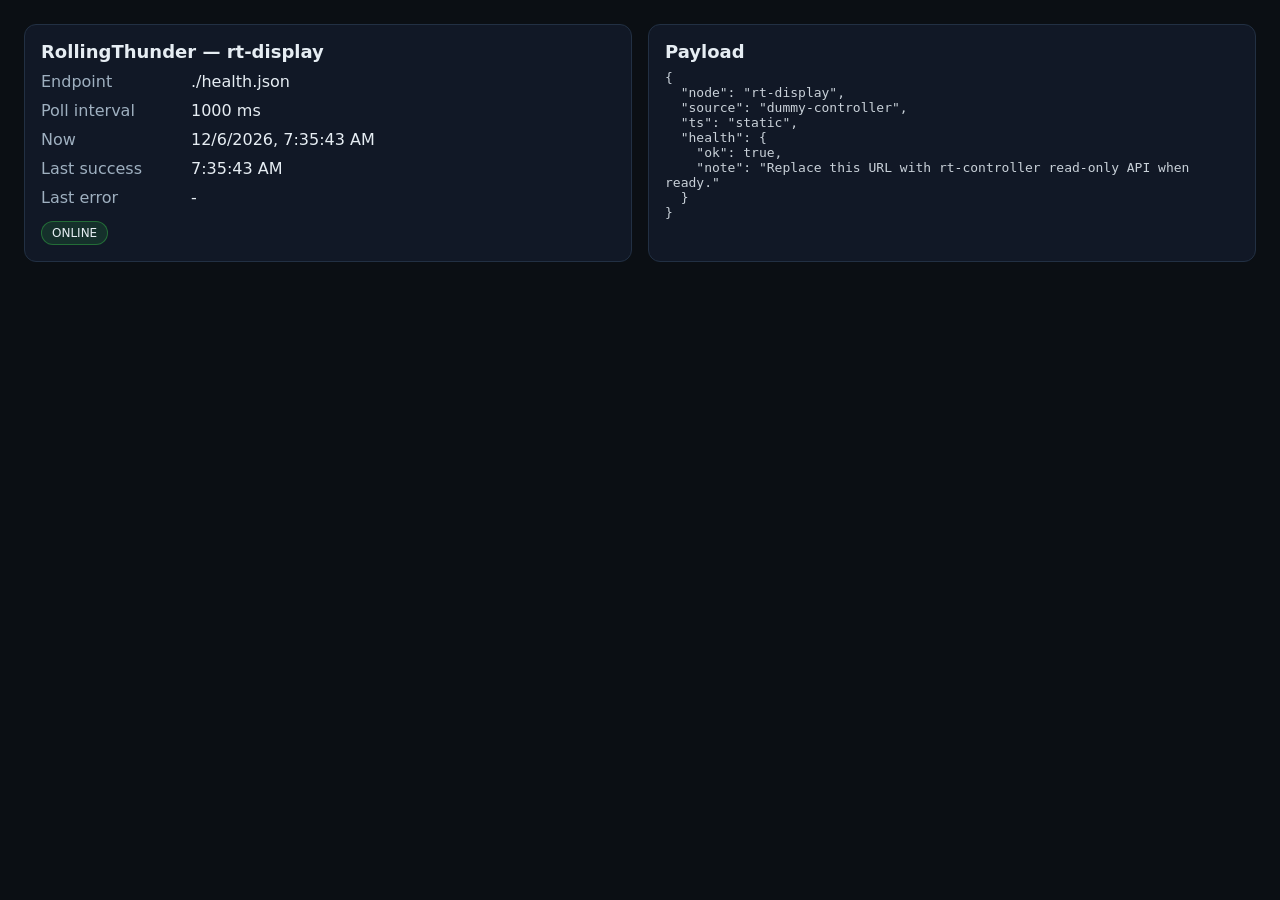
==== nodes/rt-display/ui/index.html @ fa2c959d "rt-display: add kiosk UI shell + ops templates" ====
<!doctype html>
<html lang="en">
<head>
  <meta charset="utf-8" />
  <meta name="viewport" content="width=device-width,initial-scale=1" />
  <title>RollingThunder — rt-display</title>
  <style>
    :root { font-family: system-ui, -apple-system, Segoe UI, Roboto, sans-serif; }
    body { margin: 0; background: #0b0f14; color: #e6edf3; }
    .wrap { padding: 24px; }
    .row { display: flex; gap: 16px; flex-wrap: wrap; }
    .card { background: #111826; border: 1px solid #223043; border-radius: 12px; padding: 16px; min-width: 280px; flex: 1; }
    .title { font-size: 18px; font-weight: 700; margin: 0 0 8px; }
    .muted { color: #9fb0c0; }
    .pill { display: inline-block; padding: 4px 10px; border-radius: 999px; font-size: 12px; border: 1px solid #223043; }
    .ok { background: rgba(46, 160, 67, 0.18); border-color: rgba(46, 160, 67, 0.55); }
    .bad { background: rgba(248, 81, 73, 0.18); border-color: rgba(248, 81, 73, 0.55); }
    pre { margin: 0; white-space: pre-wrap; word-break: break-word; color: #c9d1d9; }
    .kv { display: grid; grid-template-columns: 140px 1fr; gap: 6px 10px; }
    .kv div { padding: 2px 0; }
  </style>
</head>
<body>
  <div class="wrap">
    <div class="row">
      <div class="card">
        <p class="title">RollingThunder — rt-display</p>
        <div class="kv">
          <div class="muted">Endpoint</div><div id="endpoint"></div>
          <div class="muted">Poll interval</div><div id="interval"></div>
          <div class="muted">Now</div><div id="now"></div>
          <div class="muted">Last success</div><div id="lastOk"></div>
          <div class="muted">Last error</div><div id="lastErr"></div>
        </div>
        <div style="margin-top:12px;">
          <span id="status" class="pill bad">BOOTING</span>
        </div>
      </div>

      <div class="card">
        <p class="title">Payload</p>
        <pre id="payload">{}</pre>
      </div>
    </div>
  </div>

<script>
(function () {
  const params = new URLSearchParams(location.search);
  const url = params.get("url") || "./health.json";
  const pollMs = Math.max(250, Number(params.get("ms") || 1000));

  const el = {
    endpoint: document.getElementById("endpoint"),
    interval: document.getElementById("interval"),
    now: document.getElementById("now"),
    lastOk: document.getElementById("lastOk"),
    lastErr: document.getElementById("lastErr"),
    status: document.getElementById("status"),
    payload: document.getElementById("payload"),
  };

  el.endpoint.textContent = url;
  el.interval.textContent = `${pollMs} ms`;

  let lastOk = "-";
  let lastErr = "-";

  function setStatus(ok, label) {
    el.status.textContent = label;
    el.status.classList.toggle("ok", ok);
    el.status.classList.toggle("bad", !ok);
  }

  async function fetchWithTimeout(resource, timeoutMs) {
    const controller = new AbortController();
    const t = setTimeout(() => controller.abort(), timeoutMs);
    try {
      const resp = await fetch(resource, { signal: controller.signal, cache: "no-store" });
      return resp;
    } finally {
      clearTimeout(t);
    }
  }

  async function tick() {
    el.now.textContent = new Date().toLocaleString();

    try {
      const resp = await fetchWithTimeout(url, Math.min(1500, pollMs));
      if (!resp.ok) throw new Error(`HTTP ${resp.status}`);
      const data = await resp.json();

      lastOk = new Date().toLocaleTimeString();
      el.lastOk.textContent = lastOk;
      el.lastErr.textContent = lastErr;

      el.payload.textContent = JSON.stringify(data, null, 2);
      setStatus(true, "ONLINE");
    } catch (e) {
      lastErr = `${new Date().toLocaleTimeString()} — ${e.name || "Error"}: ${e.message || e}`;
      el.lastErr.textContent = lastErr;
      setStatus(false, "OFFLINE");
    }
  }

  tick();
  setInterval(tick, pollMs);
})();
</script>
</body>
</html>
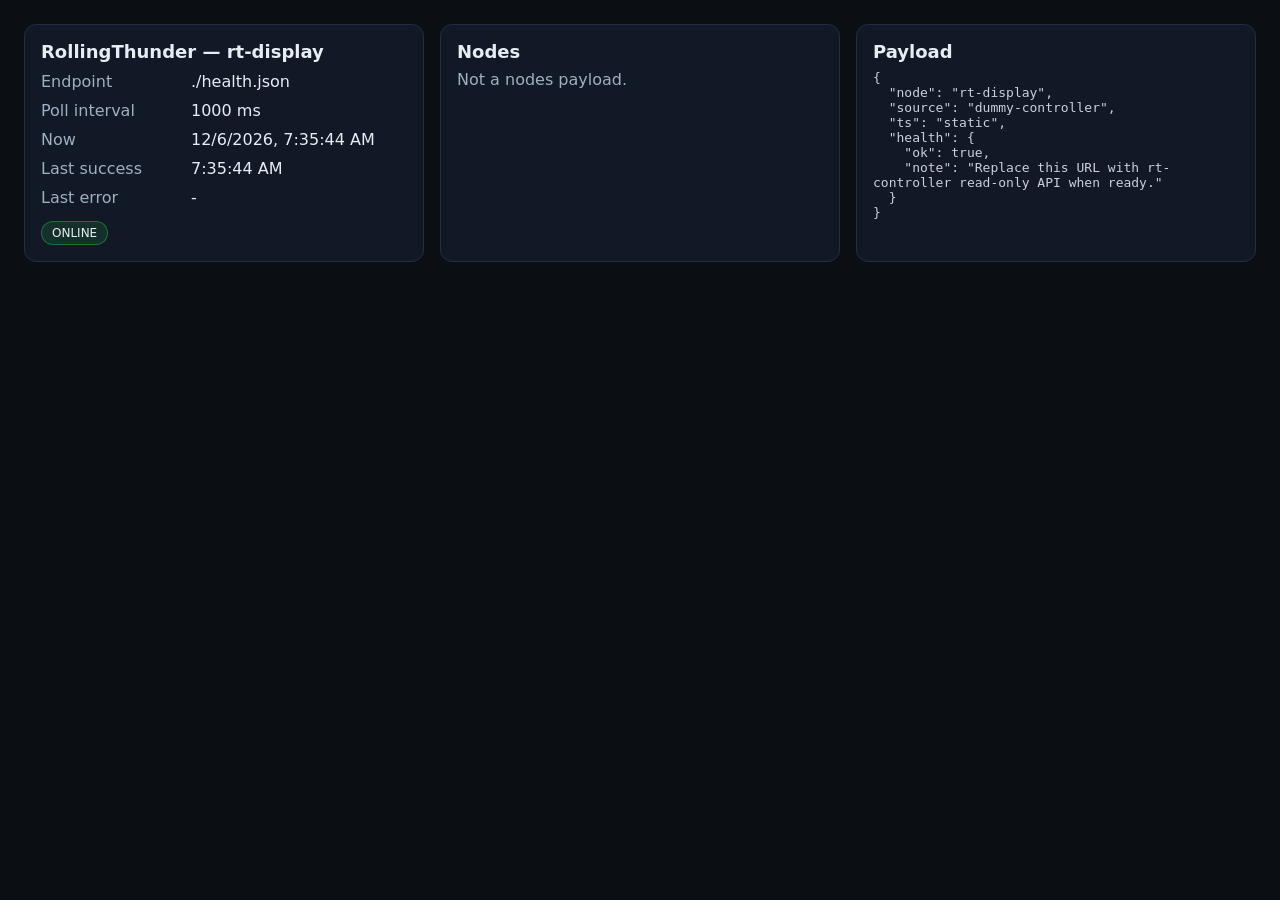
==== commit f4a10c13: "Phase 15.2: rt-display renders node presence (debug UI)" ====
--- a/nodes/rt-display/ui/index.html
+++ b/nodes/rt-display/ui/index.html
@@ -18,6 +18,10 @@
     pre { margin: 0; white-space: pre-wrap; word-break: break-word; color: #c9d1d9; }
     .kv { display: grid; grid-template-columns: 140px 1fr; gap: 6px 10px; }
     .kv div { padding: 2px 0; }
+    table { width: 100%; border-collapse: collapse; font-size: 13px; }
+    th, td { text-align: left; padding: 6px 8px; border-bottom: 1px solid #223043; vertical-align: top; }
+    th { color: #9fb0c0; font-weight: 700; }
+    .small { font-size: 12px; color: #9fb0c0; }
   </style>
 </head>
 <body>
@@ -35,6 +39,11 @@
         <div style="margin-top:12px;">
           <span id="status" class="pill bad">BOOTING</span>
         </div>
+      </div>
+
+      <div class="card">
+        <p class="title">Nodes</p>
+        <div id="nodes" class="muted">No nodes yet.</div>
       </div>
 
       <div class="card">
@@ -58,6 +67,7 @@
     lastErr: document.getElementById("lastErr"),
     status: document.getElementById("status"),
     payload: document.getElementById("payload"),
+    nodes: document.getElementById("nodes"),
   };
 
   el.endpoint.textContent = url;
@@ -83,6 +93,66 @@
     }
   }
 
+  function esc(s) {
+    return String(s ?? "").replace(/[&<>"']/g, (c) => ({
+      "&":"&amp;","<":"&lt;",">":"&gt;","\"":"&quot;","'":"&#039;"
+    }[c]));
+  }
+
+  function pill(ok, label) {
+    const cls = ok ? "pill ok" : "pill bad";
+    return `<span class="${cls}">${esc(label)}</span>`;
+  }
+
+  function renderNodes(data) {
+    // Accept either: { nodes: {...} } or { data: { nodes: {...} } } depending on which endpoint you hit
+    const nodes = data?.nodes || data?.data?.nodes;
+    if (!nodes || typeof nodes !== "object") {
+      el.nodes.innerHTML = `<div class="muted">Not a nodes payload.</div>`;
+      return;
+    }
+
+    const ids = Object.keys(nodes).sort();
+    if (ids.length === 0) {
+      el.nodes.innerHTML = `<div class="muted">No nodes reported.</div>`;
+      return;
+    }
+
+    const rows = ids.map((id) => {
+      const n = nodes[id] || {};
+      const status = String(n.status || "").toLowerCase();
+      const online = status === "online" || status === "alive" || status === "up";
+      const age = n.age_sec ?? n.last_seen_age_sec ?? n.age ?? "";
+      const ip = n.ip || (n.net && n.net.ip) || "";
+      const role = n.role || "";
+      const host = n.hostname || "";
+
+      return `
+        <tr>
+          <td><div><strong>${esc(id)}</strong></div><div class="small">${esc(role)} ${host ? "— " + esc(host) : ""}</div></td>
+          <td>${pill(online, online ? "ONLINE" : (status || "OFFLINE"))}</td>
+          <td>${esc(ip)}</td>
+          <td>${esc(age)}</td>
+        </tr>
+      `;
+    }).join("");
+
+    el.nodes.innerHTML = `
+      <table>
+        <thead>
+          <tr>
+            <th>Node</th>
+            <th>Status</th>
+            <th>IP</th>
+            <th>Age (sec)</th>
+          </tr>
+        </thead>
+        <tbody>${rows}</tbody>
+      </table>
+    `;
+  }
+
+
   async function tick() {
     el.now.textContent = new Date().toLocaleString();
 
@@ -96,10 +166,13 @@
       el.lastErr.textContent = lastErr;
 
       el.payload.textContent = JSON.stringify(data, null, 2);
+      renderNodes(data);
+
       setStatus(true, "ONLINE");
     } catch (e) {
       lastErr = `${new Date().toLocaleTimeString()} — ${e.name || "Error"}: ${e.message || e}`;
       el.lastErr.textContent = lastErr;
+      el.nodes.innerHTML = `<div class="muted">No data (offline).</div>`;
       setStatus(false, "OFFLINE");
     }
   }
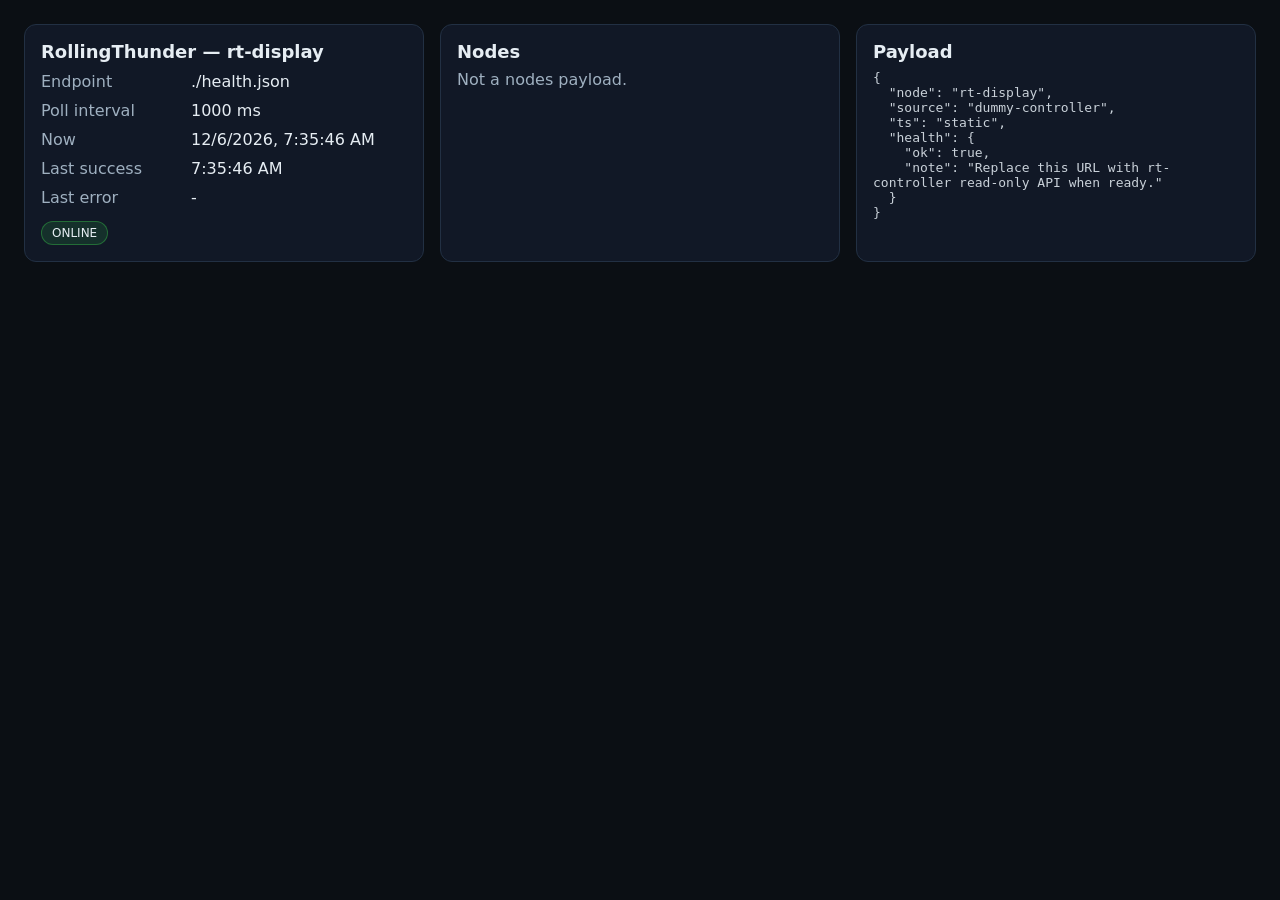
==== commit 778dc55b: "Fix node presence ingestion, heartbeat freshness, and UI node status rendering - Correct rt-node-pre" ====
--- a/nodes/rt-display/ui/index.html
+++ b/nodes/rt-display/ui/index.html
@@ -105,34 +105,66 @@
   }
 
   function renderNodes(data) {
-    // Accept either: { nodes: {...} } or { data: { nodes: {...} } } depending on which endpoint you hit
-    const nodes = data?.nodes || data?.data?.nodes;
-    if (!nodes || typeof nodes !== "object") {
+    // Accept:
+    //  A) { nodes: {...} } or { data: { nodes: {...} } } (map)
+    //  B) { data: { nodes: [ ... ] } } (array)  <-- your current payload
+    const raw = data?.nodes ?? data?.data?.nodes;
+
+    if (!raw) {
       el.nodes.innerHTML = `<div class="muted">Not a nodes payload.</div>`;
       return;
     }
 
-    const ids = Object.keys(nodes).sort();
-    if (ids.length === 0) {
+    let list = [];
+
+    if (Array.isArray(raw)) {
+      // array of node objects
+      list = raw.filter(Boolean);
+    } else if (typeof raw === "object") {
+      // map keyed by node id
+      const ids = Object.keys(raw).sort();
+      list = ids.map((id) => ({ id, ...(raw[id] || {}) }));
+    } else {
+      el.nodes.innerHTML = `<div class="muted">Not a nodes payload.</div>`;
+      return;
+    }
+
+    if (list.length === 0) {
       el.nodes.innerHTML = `<div class="muted">No nodes reported.</div>`;
       return;
     }
 
-    const rows = ids.map((id) => {
-      const n = nodes[id] || {};
-      const status = String(n.status || "").toLowerCase();
-      const online = status === "online" || status === "alive" || status === "up";
+    // Stable sort by id
+    list.sort((a, b) => String(a.id || "").localeCompare(String(b.id || "")));
+
+    const rows = list.map((n) => {
+      const id = n.id || n.node_id || "";
+      const statusRaw = String(n.status || "").toLowerCase();
+      const online = statusRaw === "online" || statusRaw === "alive" || statusRaw === "up";
       const age = n.age_sec ?? n.last_seen_age_sec ?? n.age ?? "";
       const ip = n.ip || (n.net && n.net.ip) || "";
       const role = n.role || "";
       const host = n.hostname || "";
+      const renderOk = (n.ui_render_ok ?? n.ui?.render_ok);
+
+      const statusLabel = online ? "ONLINE" : (statusRaw || "OFFLINE");
+      const renderLabel =
+        (renderOk === true) ? "UI OK" :
+        (renderOk === false) ? "UI ?" :
+        "";
 
       return `
         <tr>
-          <td><div><strong>${esc(id)}</strong></div><div class="small">${esc(role)} ${host ? "— " + esc(host) : ""}</div></td>
-          <td>${pill(online, online ? "ONLINE" : (status || "OFFLINE"))}</td>
-          <td>${esc(ip)}</td>
-          <td>${esc(age)}</td>
+          <td>
+            <div><strong>${esc(id)}</strong></div>
+            <div class="small">${esc(role)}${host ? " — " + esc(host) : ""}</div>
+          </td>
+          <td>
+            ${pill(online, statusLabel)}
+            ${renderLabel ? `<div class="small" style="margin-top:4px;">${esc(renderLabel)}</div>` : ""}
+          </td>
+          <td>${esc(ip || "-")}</td>
+          <td>${esc(age === "" ? "-" : age)}</td>
         </tr>
       `;
     }).join("");
@@ -153,16 +185,18 @@
   }
 
 
+
   async function tick() {
     el.now.textContent = new Date().toLocaleString();
 
     try {
-      const resp = await fetchWithTimeout(url, Math.min(1500, pollMs));
+      const resp = await fetchWithTimeout(url, Math.max(2000, Math.min(4000, pollMs + 500)));
       if (!resp.ok) throw new Error(`HTTP ${resp.status}`);
       const data = await resp.json();
 
       lastOk = new Date().toLocaleTimeString();
       el.lastOk.textContent = lastOk;
+      lastErr = "-";
       el.lastErr.textContent = lastErr;
 
       el.payload.textContent = JSON.stringify(data, null, 2);
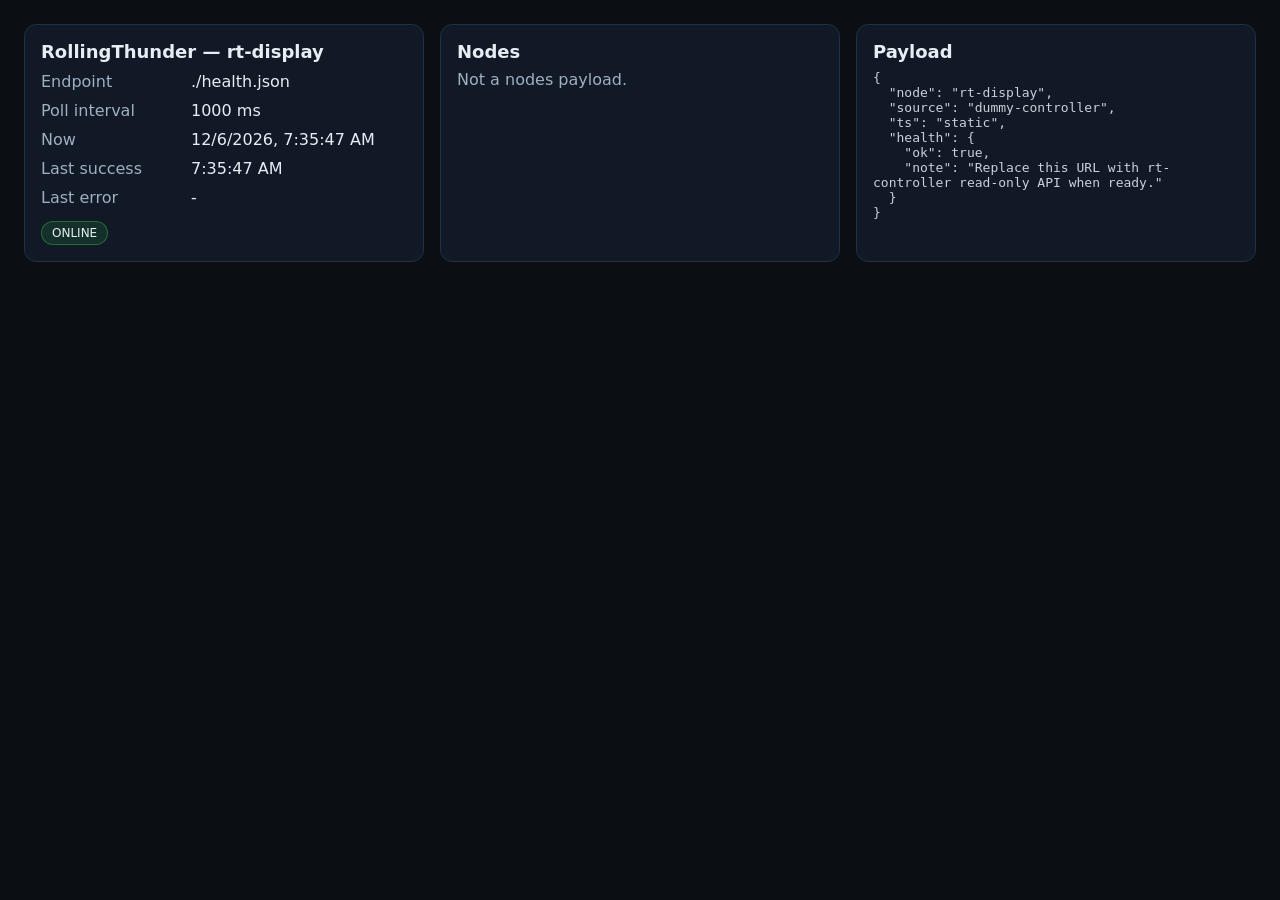
==== commit c183a741: "Phase 15: stabilize presence semantics and align display UI status rendering" ====
--- a/nodes/rt-display/ui/index.html
+++ b/nodes/rt-display/ui/index.html
@@ -22,6 +22,9 @@
     th, td { text-align: left; padding: 6px 8px; border-bottom: 1px solid #223043; vertical-align: top; }
     th { color: #9fb0c0; font-weight: 700; }
     .small { font-size: 12px; color: #9fb0c0; }
+    .warn { background: rgba(210, 153, 34, 0.18); border-color: rgba(210, 153, 34, 0.55); }
+    tr.sev-bad td { background: rgba(248, 81, 73, 0.06); }
+    tr.sev-warn td { background: rgba(210, 153, 34, 0.06); }
   </style>
 </head>
 <body>
@@ -99,10 +102,77 @@
     }[c]));
   }
 
-  function pill(ok, label) {
-    const cls = ok ? "pill ok" : "pill bad";
+  function pill(sev, label) {
+    sev = (sev || "").toString().trim();
+    const cls =
+      sev === "ok" ? "pill ok" :
+      sev === "warn" ? "pill warn" :
+      "pill bad";
     return `<span class="${cls}">${esc(label)}</span>`;
   }
+
+  function classifyNode(n) {
+    const id = n.id || n.node_id || "";
+    const roleRaw = (n.role || "").toString();
+    const role = roleRaw.toLowerCase();
+    const host = n.hostname || "";
+    const ip = n.ip || (n.net && n.net.ip) || "";
+
+    const ageRaw = n.age_sec ?? n.last_seen_age_sec ?? n.age;
+    const ageNum = Number(ageRaw);
+    const age = Number.isFinite(ageNum) ? Math.max(0, Math.floor(ageNum)) : "";
+
+    const statusRaw = String(n.status || "").toLowerCase().trim();
+
+    let sev =
+      statusRaw === "online" ? "ok" :
+      statusRaw === "stale"  ? "warn" :
+      statusRaw === "offline"? "bad" :
+      (statusRaw === "up" || statusRaw === "alive") ? "ok" :
+      "warn";
+
+    const isLegacyOnline = (statusRaw === "Up" || statusRaw === "alive");
+
+    const statusLabel =
+      statusRaw === "online" ? "Online" :
+      statusRaw === "stale"  ? `Stale (${age === "" ? "?" : age}s)` :
+      statusRaw === "offline"? `Offline (${age === "" ? "?" : age}s)` :
+      isLegacyOnline ? "Online" :
+      (statusRaw ? statusRaw.toUpperCase() : "UNKNOWN");
+
+
+    const badges = [];
+
+    const renderOk = (n.ui_render_ok ?? n.ui?.render_ok);
+    if (role === "display" && (statusRaw === "online" || statusRaw === "stale" || !statusRaw)) {
+      if (renderOk === true) badges.push({ sev: "ok", label: "UI OK" });
+      else if (renderOk === false) {
+        badges.push({ sev: "warn", label: "UI degraded" });
+        if (sev === "ok") sev = "warn";
+      } else {
+        badges.push({ sev: "warn", label: "UI unknown" });
+      }
+    }
+
+    const pubErr = (n.publisher_error ?? "").toString().trim();
+    if (pubErr) {
+      badges.push({ sev: "warn", label: "publisher_error" });
+      if (sev === "ok") sev = "warn";
+    }
+
+    return { id, role: roleRaw, host, ip, age, sev, statusLabel, badges };
+  }
+
+function pill(sev, label) {
+  sev = (sev || "").toString().trim();
+  const cls =
+    sev === "ok" ? "pill ok" :
+    sev === "warn" ? "pill warn" :
+    "pill bad";
+  return `<span class="${cls}">${esc(label)}</span>`;
+}
+
+
 
   function renderNodes(data) {
     // Accept:
@@ -138,33 +208,28 @@
     list.sort((a, b) => String(a.id || "").localeCompare(String(b.id || "")));
 
     const rows = list.map((n) => {
-      const id = n.id || n.node_id || "";
-      const statusRaw = String(n.status || "").toLowerCase();
-      const online = statusRaw === "online" || statusRaw === "alive" || statusRaw === "up";
-      const age = n.age_sec ?? n.last_seen_age_sec ?? n.age ?? "";
-      const ip = n.ip || (n.net && n.net.ip) || "";
-      const role = n.role || "";
-      const host = n.hostname || "";
-      const renderOk = (n.ui_render_ok ?? n.ui?.render_ok);
-
-      const statusLabel = online ? "ONLINE" : (statusRaw || "OFFLINE");
-      const renderLabel =
-        (renderOk === true) ? "UI OK" :
-        (renderOk === false) ? "UI ?" :
-        "";
+      const m = classifyNode(n);
+
+      const badgeHtml = m.badges.length
+        ? `<div class="small" style="margin-top:6px; display:flex; gap:6px; flex-wrap:wrap;">
+            ${m.badges.map(b => pill(b.sev, b.label)).join("")}
+           </div>`
+        : "";
+
+        const sevClass = (m.sev === "ok" || m.sev === "warn" || m.sev === "bad") ? m.sev : "warn";
 
       return `
-        <tr>
+        <tr class="sev-${sevClass}">
           <td>
-            <div><strong>${esc(id)}</strong></div>
-            <div class="small">${esc(role)}${host ? " — " + esc(host) : ""}</div>
+            <div><strong>${esc(m.id)}</strong></div>
+            <div class="small">${esc(m.role)}${m.host ? " — " + esc(m.host) : ""}</div>
           </td>
           <td>
-            ${pill(online, statusLabel)}
-            ${renderLabel ? `<div class="small" style="margin-top:4px;">${esc(renderLabel)}</div>` : ""}
+            ${pill(m.sev, m.statusLabel)}
+            ${badgeHtml}
           </td>
-          <td>${esc(ip || "-")}</td>
-          <td>${esc(age === "" ? "-" : age)}</td>
+          <td>${esc(m.ip || "-")}</td>
+          <td>${esc(m.age === "" ? "-" : m.age)}</td>
         </tr>
       `;
     }).join("");
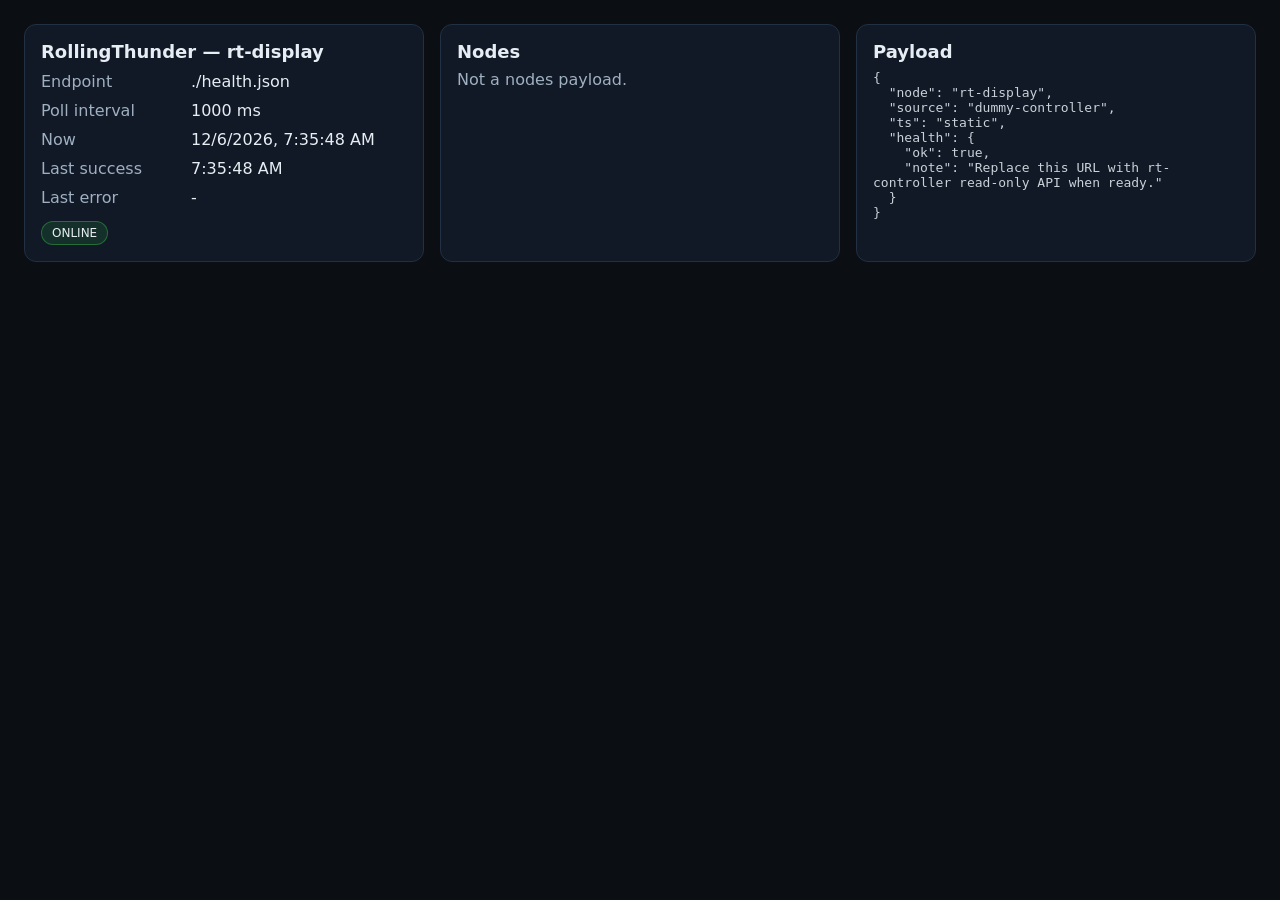
==== commit 3af1a754: "ui: document semantics and align display rendering" ====
--- a/nodes/rt-display/ui/index.html
+++ b/nodes/rt-display/ui/index.html
@@ -15,6 +15,10 @@
     .pill { display: inline-block; padding: 4px 10px; border-radius: 999px; font-size: 12px; border: 1px solid #223043; }
     .ok { background: rgba(46, 160, 67, 0.18); border-color: rgba(46, 160, 67, 0.55); }
     .bad { background: rgba(248, 81, 73, 0.18); border-color: rgba(248, 81, 73, 0.55); }
+    .warn { background: rgba(219, 158, 52, 0.18); border-color: rgba(219, 158, 52, 0.55); }
+    tr.sev-ok  td { background: rgba(46, 160, 67, 0.06); }
+    tr.sev-warn td { background: rgba(219, 158, 52, 0.06); }
+    tr.sev-bad td { background: rgba(248, 81, 73, 0.06); }
     pre { margin: 0; white-space: pre-wrap; word-break: break-word; color: #c9d1d9; }
     .kv { display: grid; grid-template-columns: 140px 1fr; gap: 6px 10px; }
     .kv div { padding: 2px 0; }
@@ -22,9 +26,6 @@
     th, td { text-align: left; padding: 6px 8px; border-bottom: 1px solid #223043; vertical-align: top; }
     th { color: #9fb0c0; font-weight: 700; }
     .small { font-size: 12px; color: #9fb0c0; }
-    .warn { background: rgba(210, 153, 34, 0.18); border-color: rgba(210, 153, 34, 0.55); }
-    tr.sev-bad td { background: rgba(248, 81, 73, 0.06); }
-    tr.sev-warn td { background: rgba(210, 153, 34, 0.06); }
   </style>
 </head>
 <body>
@@ -102,6 +103,63 @@
     }[c]));
   }
 
+  function classifyNode(n) {
+    const id = n.id || n.node_id || "";
+    const roleRaw = (n.role || "").toString();
+    const role = roleRaw.toLowerCase();
+    const host = n.hostname || "";
+    const ip = n.ip || (n.net && n.net.ip) || "";
+
+    const ageRaw = n.age_sec ?? n.last_seen_age_sec ?? n.age;
+    const ageNum = Number(ageRaw);
+    const age = Number.isFinite(ageNum) ? Math.max(0, Math.floor(ageNum)) : "";
+
+    const statusRaw = String(n.status || "").toLowerCase().trim();
+    let status = statusRaw;
+
+    if (!isCanonicalStatus(status)) {
+      status = "stale";
+    }
+
+    let sev =
+      status === "online" ? "ok" :
+      status === "stale"  ? "warn" :
+      "bad";
+
+    const statusLabel =
+      status === "online" ? "Online" :
+      status === "stale"  ? `Stale (${age === "" ? "?" : age}s)` :
+      `Offline (${age === "" ? "?" : age}s)`;
+
+    const badges = [];
+
+    if (statusRaw && statusRaw !== status) {
+      badges.push({ sev: "warn", label: `unknown_status:${statusRaw}` });
+      if (sev === "ok") sev = "warn";
+    }
+
+    // ui_render_ok only meaningful for display nodes (and only degrades)
+    const renderOk = (n.ui_render_ok ?? n.ui?.render_ok);
+    if (role === "display" && (status === "online" || status === "stale" || !statusRaw)) {
+      if (renderOk === true) badges.push({ sev: "ok", label: "UI OK" });
+      else if (renderOk === false) {
+        badges.push({ sev: "warn", label: "UI degraded" });
+        if (sev === "ok") sev = "warn";
+      } else {
+        badges.push({ sev: "warn", label: "UI unknown" });
+      }
+    }
+
+    const pubErr = (n.publisher_error ?? "").toString().trim();
+    if (pubErr) {
+      badges.push({ sev: "warn", label: "publisher_error" });
+      if (sev === "ok") sev = "warn";
+    }
+
+    return { id, role: roleRaw, host, ip, age, sev, statusLabel, badges };
+  }
+
+
   function pill(sev, label) {
     sev = (sev || "").toString().trim();
     const cls =
@@ -111,68 +169,30 @@
     return `<span class="${cls}">${esc(label)}</span>`;
   }
 
-  function classifyNode(n) {
-    const id = n.id || n.node_id || "";
-    const roleRaw = (n.role || "").toString();
-    const role = roleRaw.toLowerCase();
-    const host = n.hostname || "";
-    const ip = n.ip || (n.net && n.net.ip) || "";
-
-    const ageRaw = n.age_sec ?? n.last_seen_age_sec ?? n.age;
-    const ageNum = Number(ageRaw);
-    const age = Number.isFinite(ageNum) ? Math.max(0, Math.floor(ageNum)) : "";
-
-    const statusRaw = String(n.status || "").toLowerCase().trim();
-
-    let sev =
-      statusRaw === "online" ? "ok" :
-      statusRaw === "stale"  ? "warn" :
-      statusRaw === "offline"? "bad" :
-      (statusRaw === "up" || statusRaw === "alive") ? "ok" :
-      "warn";
-
-    const isLegacyOnline = (statusRaw === "Up" || statusRaw === "alive");
-
-    const statusLabel =
-      statusRaw === "online" ? "Online" :
-      statusRaw === "stale"  ? `Stale (${age === "" ? "?" : age}s)` :
-      statusRaw === "offline"? `Offline (${age === "" ? "?" : age}s)` :
-      isLegacyOnline ? "Online" :
-      (statusRaw ? statusRaw.toUpperCase() : "UNKNOWN");
-
-
-    const badges = [];
-
-    const renderOk = (n.ui_render_ok ?? n.ui?.render_ok);
-    if (role === "display" && (statusRaw === "online" || statusRaw === "stale" || !statusRaw)) {
-      if (renderOk === true) badges.push({ sev: "ok", label: "UI OK" });
-      else if (renderOk === false) {
-        badges.push({ sev: "warn", label: "UI degraded" });
-        if (sev === "ok") sev = "warn";
-      } else {
-        badges.push({ sev: "warn", label: "UI unknown" });
-      }
-    }
-
-    const pubErr = (n.publisher_error ?? "").toString().trim();
-    if (pubErr) {
-      badges.push({ sev: "warn", label: "publisher_error" });
-      if (sev === "ok") sev = "warn";
-    }
-
-    return { id, role: roleRaw, host, ip, age, sev, statusLabel, badges };
-  }
-
-function pill(sev, label) {
-  sev = (sev || "").toString().trim();
-  const cls =
-    sev === "ok" ? "pill ok" :
-    sev === "warn" ? "pill warn" :
-    "pill bad";
-  return `<span class="${cls}">${esc(label)}</span>`;
-}
-
-
+  function isCanonicalStatus(s) {
+    return s === "online" || s === "stale" || s === "offline";
+  }
+
+  function validateNodeShape(n) {
+    // returns array of strings describing issues (empty => ok)
+    const issues = [];
+    if (!n || typeof n !== "object") return ["node_not_object"];
+
+    const id = n.id || n.node_id;
+    if (!id) issues.push("missing:id");
+
+    if (!("role" in n)) issues.push("missing:role");
+
+    const statusRaw = String(n.status || "").toLowerCase();
+    if (!statusRaw) issues.push("missing:status");
+    else if (!isCanonicalStatus(statusRaw)) issues.push(`bad:status:${statusRaw}`);
+
+    if (!("age_sec" in n)) issues.push("missing:age_sec");
+    if (!("last_seen_ms" in n)) issues.push("missing:last_seen_ms");
+    if (!("last_update_ms" in n)) issues.push("missing:last_update_ms");
+
+    return issues;
+  }
 
   function renderNodes(data) {
     // Accept:
@@ -208,15 +228,22 @@
     list.sort((a, b) => String(a.id || "").localeCompare(String(b.id || "")));
 
     const rows = list.map((n) => {
+      const issues = validateNodeShape(n);
       const m = classifyNode(n);
+
+      if (issues.length) {
+        m.badges.push({ sev: "warn", label: "SCHEMA VIOLATION" });
+        m.badges.push({ sev: "warn", label: issues.slice(0, 2).join(",") });
+        if (m.sev === "ok") m.sev = "warn";
+      }
 
       const badgeHtml = m.badges.length
         ? `<div class="small" style="margin-top:6px; display:flex; gap:6px; flex-wrap:wrap;">
             ${m.badges.map(b => pill(b.sev, b.label)).join("")}
-           </div>`
+          </div>`
         : "";
 
-        const sevClass = (m.sev === "ok" || m.sev === "warn" || m.sev === "bad") ? m.sev : "warn";
+      const sevClass = (m.sev === "ok" || m.sev === "warn" || m.sev === "bad") ? m.sev : "warn";
 
       return `
         <tr class="sev-${sevClass}">
@@ -234,6 +261,7 @@
       `;
     }).join("");
 
+
     el.nodes.innerHTML = `
       <table>
         <thead>
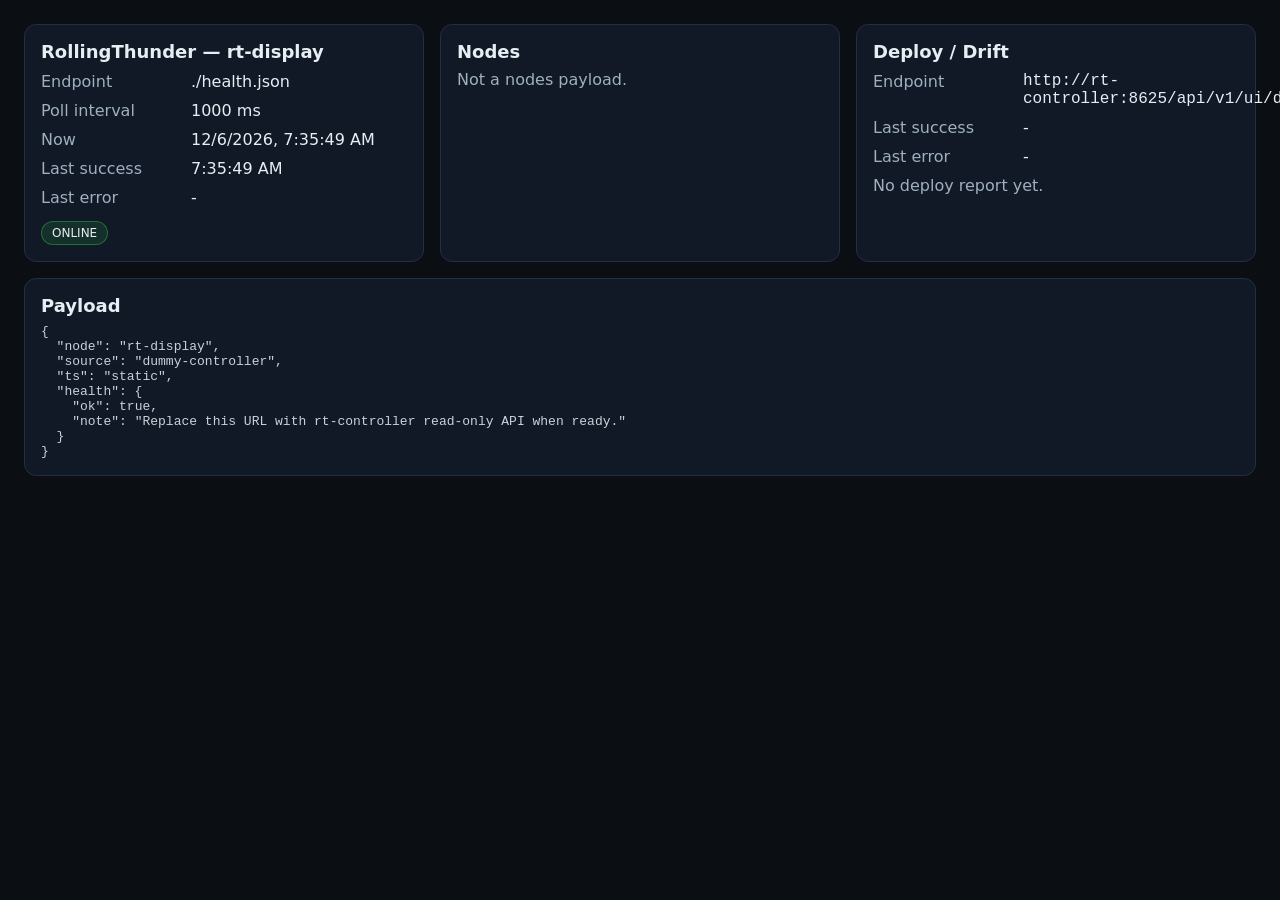
==== commit ea80a46e: "Deploy drift: display report publisher + UI panel" ====
--- a/nodes/rt-display/ui/index.html
+++ b/nodes/rt-display/ui/index.html
@@ -26,6 +26,13 @@
     th, td { text-align: left; padding: 6px 8px; border-bottom: 1px solid #223043; vertical-align: top; }
     th { color: #9fb0c0; font-weight: 700; }
     .small { font-size: 12px; color: #9fb0c0; }
+
+    .drift-table { width: 100%; border-collapse: collapse; }
+    .drift-table th, .drift-table td { padding: 6px 8px; border-bottom: 1px solid #3333; }
+    .mono { font-family: ui-monospace, SFMono-Regular, Menlo, monospace; }
+    .drift-ok   .state { font-weight: 700; }
+    .drift-warn .state { font-weight: 700; }
+    .drift-bad  .state { font-weight: 800; }
   </style>
 </head>
 <body>
@@ -51,6 +58,16 @@
       </div>
 
       <div class="card">
+        <p class="title">Deploy / Drift</p>
+        <div class="kv" style="margin-bottom:8px;">
+          <div class="muted">Endpoint</div><div id="deployEndpoint" class="mono"></div>
+          <div class="muted">Last success</div><div id="deployLastOk"></div>
+          <div class="muted">Last error</div><div id="deployLastErr"></div>
+        </div>
+        <div id="deploy" class="muted">No deploy report yet.</div>
+      </div>
+
+      <div class="card">
         <p class="title">Payload</p>
         <pre id="payload">{}</pre>
       </div>
@@ -62,6 +79,9 @@
   const params = new URLSearchParams(location.search);
   const url = params.get("url") || "./health.json";
   const pollMs = Math.max(250, Number(params.get("ms") || 1000));
+  const deployUrl = params.get("deployUrl") || "http://rt-controller:8625/api/v1/ui/deploy";
+  const deployMs = Math.max(500, Number(params.get("deployMs") || 2000));
+
 
   const el = {
     endpoint: document.getElementById("endpoint"),
@@ -72,10 +92,18 @@
     status: document.getElementById("status"),
     payload: document.getElementById("payload"),
     nodes: document.getElementById("nodes"),
+    deployEndpoint: document.getElementById("deployEndpoint"),
+    deployLastOk: document.getElementById("deployLastOk"),
+    deployLastErr: document.getElementById("deployLastErr"),
+    deploy: document.getElementById("deploy"),
   };
 
   el.endpoint.textContent = url;
   el.interval.textContent = `${pollMs} ms`;
+  
+  el.deployEndpoint.textContent = deployUrl;
+  el.deployLastOk.textContent = "-";
+  el.deployLastErr.textContent = "-";
 
   let lastOk = "-";
   let lastErr = "-";
@@ -277,6 +305,76 @@
     `;
   }
 
+  function renderDeploy(payload) {
+    const nodes = payload?.data?.nodes || [];
+    if (!Array.isArray(nodes) || nodes.length === 0) {
+      el.deploy.innerHTML = `<div class="muted">No deploy reports yet.</div>`;
+      return;
+    }
+
+    // stable by id
+    nodes.sort((a,b) => String(a.id||"").localeCompare(String(b.id||"")));
+
+    const rows = nodes.map(n => {
+      const d = n.deploy || {};
+      const drift = n.drift || {};
+      const state = (drift.state || "warn").toString();
+      const reasons = Array.isArray(drift.reasons) ? drift.reasons.join(", ") : "";
+      const commit = d.deployed_commit || "-";
+      const age = (d.report_age_sec ?? "-");
+
+      const trClass =
+        state === "ok" ? "drift-ok" :
+        state === "warn" ? "drift-warn" :
+        "drift-bad";
+
+      return `
+        <tr class="${trClass}">
+          <td class="mono">${esc(n.id || "-")}</td>
+          <td>${esc(n.role || "-")}</td>
+          <td class="mono">${esc(commit)}</td>
+          <td>${esc(age)}s</td>
+          <td class="state">${esc(state)}</td>
+          <td>${esc(reasons || "")}</td>
+        </tr>
+      `;
+    }).join("");
+
+    el.deploy.innerHTML = `
+      <table class="drift-table">
+        <thead>
+          <tr>
+            <th>Node</th>
+            <th>Role</th>
+            <th>Commit</th>
+            <th>Age</th>
+            <th>Drift</th>
+            <th>Reasons</th>
+          </tr>
+        </thead>
+        <tbody>${rows}</tbody>
+      </table>
+    `;
+  }
+
+  async function tickDeploy() {
+    try {
+      const resp = await fetchWithTimeout(deployUrl, Math.max(2000, deployMs + 800));
+      if (!resp.ok) throw new Error(`HTTP ${resp.status}`);
+      const data = await resp.json();
+
+      el.deployLastOk.textContent = new Date().toLocaleTimeString();
+      el.deployLastErr.textContent = "-";
+      renderDeploy(data);
+    } catch (e) {
+      el.deployLastErr.textContent =
+        `${new Date().toLocaleTimeString()} — ${e.name || "Error"}: ${e.message || e}`;
+      // keep last good table if we have one; only show message if empty
+      if (!el.deploy.innerHTML || el.deploy.innerHTML.includes("No deploy")) {
+        el.deploy.innerHTML = `<div class="muted">Deploy data unavailable.</div>`;
+      }
+    }
+  }
 
 
   async function tick() {
@@ -306,6 +404,7 @@
 
   tick();
   setInterval(tick, pollMs);
+  setInterval(tickDeploy, deployMs);
 })();
 </script>
 </body>
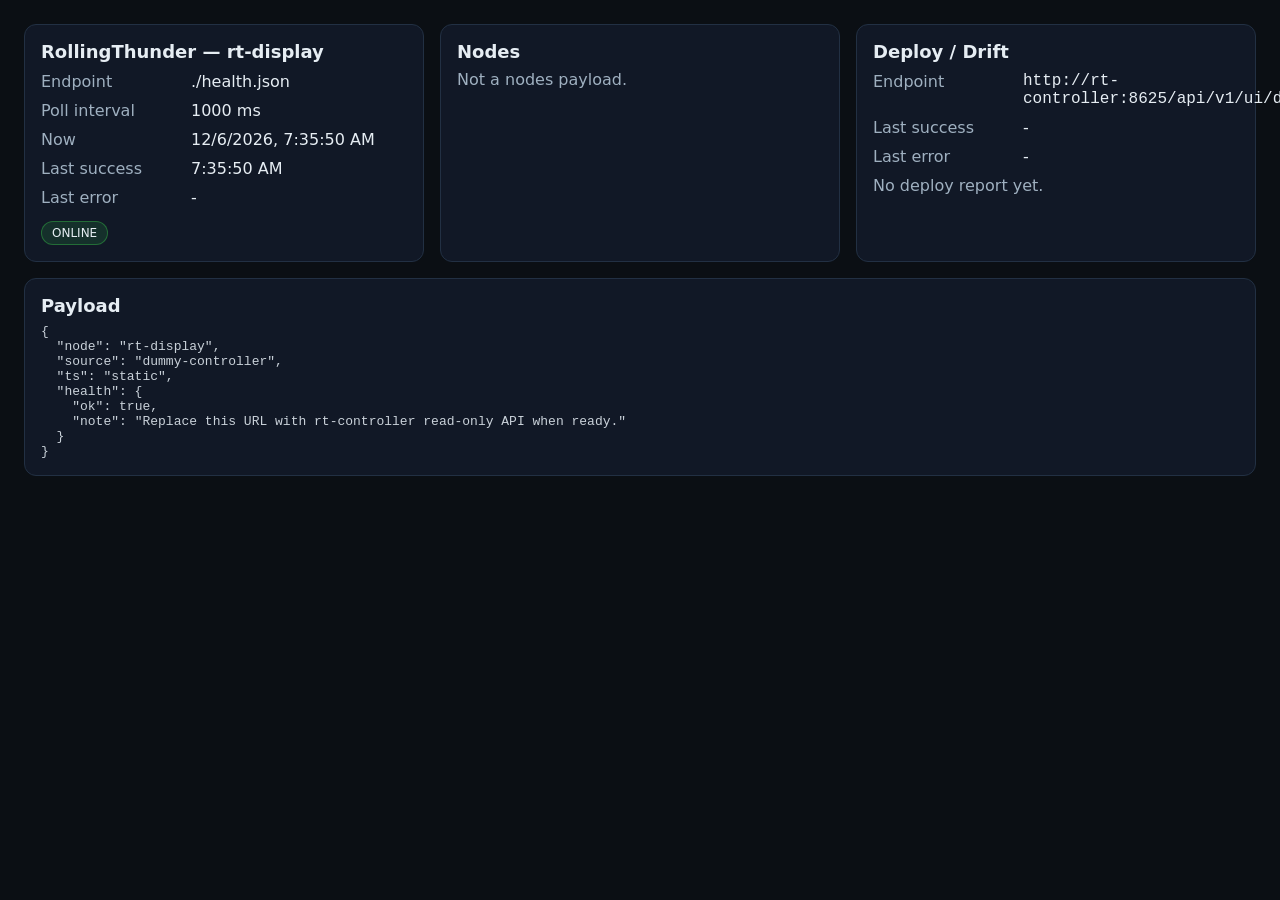
==== commit f7ab0d0f: "updated index file to show both legacy and new panels" ====
--- a/nodes/rt-display/ui/index.html
+++ b/nodes/rt-display/ui/index.html
@@ -77,334 +77,321 @@
 <script>
 (function () {
   const params = new URLSearchParams(location.search);
-  const url = params.get("url") || "./health.json";
-  const pollMs = Math.max(250, Number(params.get("ms") || 1000));
-  const deployUrl = params.get("deployUrl") || "http://rt-controller:8625/api/v1/ui/deploy";
-  const deployMs = Math.max(500, Number(params.get("deployMs") || 2000));
-
-
-  const el = {
-    endpoint: document.getElementById("endpoint"),
-    interval: document.getElementById("interval"),
-    now: document.getElementById("now"),
-    lastOk: document.getElementById("lastOk"),
-    lastErr: document.getElementById("lastErr"),
-    status: document.getElementById("status"),
-    payload: document.getElementById("payload"),
-    nodes: document.getElementById("nodes"),
-    deployEndpoint: document.getElementById("deployEndpoint"),
-    deployLastOk: document.getElementById("deployLastOk"),
-    deployLastErr: document.getElementById("deployLastErr"),
-    deploy: document.getElementById("deploy"),
-  };
-
-  el.endpoint.textContent = url;
-  el.interval.textContent = `${pollMs} ms`;
-  
-  el.deployEndpoint.textContent = deployUrl;
-  el.deployLastOk.textContent = "-";
-  el.deployLastErr.textContent = "-";
-
-  let lastOk = "-";
-  let lastErr = "-";
-
-  function setStatus(ok, label) {
-    el.status.textContent = label;
-    el.status.classList.toggle("ok", ok);
-    el.status.classList.toggle("bad", !ok);
+  const runtimeOn = params.get("runtime") === "1";
+
+  if (runtimeOn) {
+    // Load the config-driven runtime (ES module)
+    const s = document.createElement("script");
+    s.type = "module";
+    s.src = "./runtime.js";
+    s.onerror = () => {
+      console.error("Failed to load runtime.js; falling back to legacy UI");
+      legacyBoot();
+    };
+    document.title += " (runtime)";
+    document.head.appendChild(s);
+    window.__rt_runtime_loaded = false;
+
+    // If runtime doesn't mark itself loaded quickly, fall back to legacy.
+    setTimeout(() => {
+      if (!window.__rt_runtime_loaded) {
+        console.error("runtime.js did not signal ready; falling back to legacy UI");
+        legacyBoot();
+      }
+    }, 1200);    
+    return;
   }
 
-  async function fetchWithTimeout(resource, timeoutMs) {
-    const controller = new AbortController();
-    const t = setTimeout(() => controller.abort(), timeoutMs);
-    try {
-      const resp = await fetch(resource, { signal: controller.signal, cache: "no-store" });
-      return resp;
-    } finally {
-      clearTimeout(t);
-    }
+  legacyBoot();
+
+  function legacyBoot() {
+    // === YOUR EXISTING LEGACY CODE, UNCHANGED, STARTS HERE ===
+    const params = new URLSearchParams(location.search);
+    const url = params.get("url") || "./health.json";
+    const pollMs = Math.max(250, Number(params.get("ms") || 1000));
+    const deployUrl = params.get("deployUrl") || "http://rt-controller:8625/api/v1/ui/deploy";
+    const deployMs = Math.max(500, Number(params.get("deployMs") || 2000));
+
+    const el = {
+      endpoint: document.getElementById("endpoint"),
+      interval: document.getElementById("interval"),
+      now: document.getElementById("now"),
+      lastOk: document.getElementById("lastOk"),
+      lastErr: document.getElementById("lastErr"),
+      status: document.getElementById("status"),
+      payload: document.getElementById("payload"),
+      nodes: document.getElementById("nodes"),
+      deployEndpoint: document.getElementById("deployEndpoint"),
+      deployLastOk: document.getElementById("deployLastOk"),
+      deployLastErr: document.getElementById("deployLastErr"),
+      deploy: document.getElementById("deploy"),
+    };
+
+    el.endpoint.textContent = url;
+    el.interval.textContent = `${pollMs} ms`;
+
+    el.deployEndpoint.textContent = deployUrl;
+    el.deployLastOk.textContent = "-";
+    el.deployLastErr.textContent = "-";
+
+    let lastOk = "-";
+    let lastErr = "-";
+
+    function setStatus(ok, label) {
+      el.status.textContent = label;
+      el.status.classList.toggle("ok", ok);
+      el.status.classList.toggle("bad", !ok);
+    }
+
+    async function fetchWithTimeout(resource, timeoutMs) {
+      const controller = new AbortController();
+      const t = setTimeout(() => controller.abort(), timeoutMs);
+      try {
+        const resp = await fetch(resource, { signal: controller.signal, cache: "no-store" });
+        return resp;
+      } finally {
+        clearTimeout(t);
+      }
+    }
+
+    function esc(s) {
+      return String(s ?? "").replace(/[&<>"']/g, (c) => ({
+        "&":"&amp;","<":"&lt;",">":"&gt;","\"":"&quot;","'":"&#039;"
+      }[c]));
+    }
+
+    function classifyNode(n) {
+      const id = n.id || n.node_id || "";
+      const roleRaw = (n.role || "").toString();
+      const role = roleRaw.toLowerCase();
+      const host = n.hostname || "";
+      const ip = n.ip || (n.net && n.net.ip) || "";
+
+      const ageRaw = n.age_sec ?? n.last_seen_age_sec ?? n.age;
+      const ageNum = Number(ageRaw);
+      const age = Number.isFinite(ageNum) ? Math.max(0, Math.floor(ageNum)) : "";
+
+      const statusRaw = String(n.status || "").toLowerCase().trim();
+      let status = statusRaw;
+
+      if (!isCanonicalStatus(status)) {
+        status = "stale";
+      }
+
+      let sev =
+        status === "online" ? "ok" :
+        status === "stale"  ? "warn" :
+        "bad";
+
+      const statusLabel =
+        status === "online" ? "Online" :
+        status === "stale"  ? `Stale (${age === "" ? "?" : age}s)` :
+        `Offline (${age === "" ? "?" : age}s)`;
+
+      const badges = [];
+
+      if (statusRaw && statusRaw !== status) {
+        badges.push({ sev: "warn", label: `unknown_status:${statusRaw}` });
+        if (sev === "ok") sev = "warn";
+      }
+
+      const renderOk = (n.ui_render_ok ?? n.ui?.render_ok);
+      if (role === "display" && (status === "online" || status === "stale" || !statusRaw)) {
+        if (renderOk === true) badges.push({ sev: "ok", label: "UI OK" });
+        else if (renderOk === false) {
+          badges.push({ sev: "warn", label: "UI degraded" });
+          if (sev === "ok") sev = "warn";
+        } else {
+          badges.push({ sev: "warn", label: "UI unknown" });
+        }
+      }
+
+      const pubErr = (n.publisher_error ?? "").toString().trim();
+      if (pubErr) {
+        badges.push({ sev: "warn", label: "publisher_error" });
+        if (sev === "ok") sev = "warn";
+      }
+
+      return { id, role: roleRaw, host, ip, age, sev, statusLabel, badges };
+    }
+
+    function pill(sev, label) {
+      sev = (sev || "").toString().trim();
+      const cls =
+        sev === "ok" ? "pill ok" :
+        sev === "warn" ? "pill warn" :
+        "pill bad";
+      return `<span class="${cls}">${esc(label)}</span>`;
+    }
+
+    function isCanonicalStatus(s) {
+      return s === "online" || s === "stale" || s === "offline";
+    }
+
+    function validateNodeShape(n) {
+      const issues = [];
+      if (!n || typeof n !== "object") return ["node_not_object"];
+      const id = n.id || n.node_id;
+      if (!id) issues.push("missing:id");
+      if (!("role" in n)) issues.push("missing:role");
+      const statusRaw = String(n.status || "").toLowerCase();
+      if (!statusRaw) issues.push("missing:status");
+      else if (!isCanonicalStatus(statusRaw)) issues.push(`bad:status:${statusRaw}`);
+      if (!("age_sec" in n)) issues.push("missing:age_sec");
+      if (!("last_seen_ms" in n)) issues.push("missing:last_seen_ms");
+      if (!("last_update_ms" in n)) issues.push("missing:last_update_ms");
+      return issues;
+    }
+
+    function renderNodes(data) {
+      const raw = data?.nodes ?? data?.data?.nodes;
+      if (!raw) { el.nodes.innerHTML = `<div class="muted">Not a nodes payload.</div>`; return; }
+
+      let list = [];
+      if (Array.isArray(raw)) list = raw.filter(Boolean);
+      else if (typeof raw === "object") {
+        const ids = Object.keys(raw).sort();
+        list = ids.map((id) => ({ id, ...(raw[id] || {}) }));
+      } else {
+        el.nodes.innerHTML = `<div class="muted">Not a nodes payload.</div>`;
+        return;
+      }
+
+      if (list.length === 0) { el.nodes.innerHTML = `<div class="muted">No nodes reported.</div>`; return; }
+      list.sort((a, b) => String(a.id || "").localeCompare(String(b.id || "")));
+
+      const rows = list.map((n) => {
+        const issues = validateNodeShape(n);
+        const m = classifyNode(n);
+        if (issues.length) {
+          m.badges.push({ sev: "warn", label: "SCHEMA VIOLATION" });
+          m.badges.push({ sev: "warn", label: issues.slice(0, 2).join(",") });
+          if (m.sev === "ok") m.sev = "warn";
+        }
+
+        const badgeHtml = m.badges.length
+          ? `<div class="small" style="margin-top:6px; display:flex; gap:6px; flex-wrap:wrap;">
+              ${m.badges.map(b => pill(b.sev, b.label)).join("")}
+            </div>`
+          : "";
+
+        const sevClass = (m.sev === "ok" || m.sev === "warn" || m.sev === "bad") ? m.sev : "warn";
+
+        return `
+          <tr class="sev-${sevClass}">
+            <td>
+              <div><strong>${esc(m.id)}</strong></div>
+              <div class="small">${esc(m.role)}${m.host ? " — " + esc(m.host) : ""}</div>
+            </td>
+            <td>
+              ${pill(m.sev, m.statusLabel)}
+              ${badgeHtml}
+            </td>
+            <td>${esc(m.ip || "-")}</td>
+            <td>${esc(m.age === "" ? "-" : m.age)}</td>
+          </tr>
+        `;
+      }).join("");
+
+      el.nodes.innerHTML = `
+        <table>
+          <thead>
+            <tr><th>Node</th><th>Status</th><th>IP</th><th>Age (sec)</th></tr>
+          </thead>
+          <tbody>${rows}</tbody>
+        </table>
+      `;
+    }
+
+    function renderDeploy(payload) {
+      const nodes = payload?.data?.nodes || [];
+      if (!Array.isArray(nodes) || nodes.length === 0) {
+        el.deploy.innerHTML = `<div class="muted">No deploy reports yet.</div>`;
+        return;
+      }
+
+      nodes.sort((a,b) => String(a.id||"").localeCompare(String(b.id||"")));
+
+      const rows = nodes.map(n => {
+        const d = n.deploy || {};
+        const drift = n.drift || {};
+        const state = (drift.state || "warn").toString();
+        const reasons = Array.isArray(drift.reasons) ? drift.reasons.join(", ") : "";
+        const commit = d.deployed_commit || "-";
+        const age = (d.report_age_sec ?? "-");
+
+        const trClass =
+          state === "ok" ? "drift-ok" :
+          state === "warn" ? "drift-warn" :
+          "drift-bad";
+
+        return `
+          <tr class="${trClass}">
+            <td class="mono">${esc(n.id || "-")}</td>
+            <td>${esc(n.role || "-")}</td>
+            <td class="mono">${esc(commit)}</td>
+            <td>${esc(age)}s</td>
+            <td class="state">${esc(state)}</td>
+            <td>${esc(reasons || "")}</td>
+          </tr>
+        `;
+      }).join("");
+
+      el.deploy.innerHTML = `
+        <table class="drift-table">
+          <thead>
+            <tr><th>Node</th><th>Role</th><th>Commit</th><th>Age</th><th>Drift</th><th>Reasons</th></tr>
+          </thead>
+          <tbody>${rows}</tbody>
+        </table>
+      `;
+    }
+
+    async function tickDeploy() {
+      try {
+        const resp = await fetchWithTimeout(deployUrl, Math.max(2000, deployMs + 800));
+        if (!resp.ok) throw new Error(`HTTP ${resp.status}`);
+        const data = await resp.json();
+        el.deployLastOk.textContent = new Date().toLocaleTimeString();
+        el.deployLastErr.textContent = "-";
+        renderDeploy(data);
+      } catch (e) {
+        el.deployLastErr.textContent =
+          `${new Date().toLocaleTimeString()} — ${e.name || "Error"}: ${e.message || e}`;
+        if (!el.deploy.innerHTML || el.deploy.innerHTML.includes("No deploy")) {
+          el.deploy.innerHTML = `<div class="muted">Deploy data unavailable.</div>`;
+        }
+      }
+    }
+
+    async function tick() {
+      el.now.textContent = new Date().toLocaleString();
+      try {
+        const resp = await fetchWithTimeout(url, Math.max(2000, Math.min(4000, pollMs + 500)));
+        if (!resp.ok) throw new Error(`HTTP ${resp.status}`);
+        const data = await resp.json();
+
+        lastOk = new Date().toLocaleTimeString();
+        el.lastOk.textContent = lastOk;
+        lastErr = "-";
+        el.lastErr.textContent = lastErr;
+
+        el.payload.textContent = JSON.stringify(data, null, 2);
+        renderNodes(data);
+        setStatus(true, "ONLINE");
+      } catch (e) {
+        lastErr = `${new Date().toLocaleTimeString()} — ${e.name || "Error"}: ${e.message || e}`;
+        el.lastErr.textContent = lastErr;
+        el.nodes.innerHTML = `<div class="muted">No data (offline).</div>`;
+        setStatus(false, "OFFLINE");
+      }
+    }
+
+    tick();
+    setInterval(tick, pollMs);
+    setInterval(tickDeploy, deployMs);
+    // === YOUR EXISTING LEGACY CODE, UNCHANGED, ENDS HERE ===
   }
-
-  function esc(s) {
-    return String(s ?? "").replace(/[&<>"']/g, (c) => ({
-      "&":"&amp;","<":"&lt;",">":"&gt;","\"":"&quot;","'":"&#039;"
-    }[c]));
-  }
-
-  function classifyNode(n) {
-    const id = n.id || n.node_id || "";
-    const roleRaw = (n.role || "").toString();
-    const role = roleRaw.toLowerCase();
-    const host = n.hostname || "";
-    const ip = n.ip || (n.net && n.net.ip) || "";
-
-    const ageRaw = n.age_sec ?? n.last_seen_age_sec ?? n.age;
-    const ageNum = Number(ageRaw);
-    const age = Number.isFinite(ageNum) ? Math.max(0, Math.floor(ageNum)) : "";
-
-    const statusRaw = String(n.status || "").toLowerCase().trim();
-    let status = statusRaw;
-
-    if (!isCanonicalStatus(status)) {
-      status = "stale";
-    }
-
-    let sev =
-      status === "online" ? "ok" :
-      status === "stale"  ? "warn" :
-      "bad";
-
-    const statusLabel =
-      status === "online" ? "Online" :
-      status === "stale"  ? `Stale (${age === "" ? "?" : age}s)` :
-      `Offline (${age === "" ? "?" : age}s)`;
-
-    const badges = [];
-
-    if (statusRaw && statusRaw !== status) {
-      badges.push({ sev: "warn", label: `unknown_status:${statusRaw}` });
-      if (sev === "ok") sev = "warn";
-    }
-
-    // ui_render_ok only meaningful for display nodes (and only degrades)
-    const renderOk = (n.ui_render_ok ?? n.ui?.render_ok);
-    if (role === "display" && (status === "online" || status === "stale" || !statusRaw)) {
-      if (renderOk === true) badges.push({ sev: "ok", label: "UI OK" });
-      else if (renderOk === false) {
-        badges.push({ sev: "warn", label: "UI degraded" });
-        if (sev === "ok") sev = "warn";
-      } else {
-        badges.push({ sev: "warn", label: "UI unknown" });
-      }
-    }
-
-    const pubErr = (n.publisher_error ?? "").toString().trim();
-    if (pubErr) {
-      badges.push({ sev: "warn", label: "publisher_error" });
-      if (sev === "ok") sev = "warn";
-    }
-
-    return { id, role: roleRaw, host, ip, age, sev, statusLabel, badges };
-  }
-
-
-  function pill(sev, label) {
-    sev = (sev || "").toString().trim();
-    const cls =
-      sev === "ok" ? "pill ok" :
-      sev === "warn" ? "pill warn" :
-      "pill bad";
-    return `<span class="${cls}">${esc(label)}</span>`;
-  }
-
-  function isCanonicalStatus(s) {
-    return s === "online" || s === "stale" || s === "offline";
-  }
-
-  function validateNodeShape(n) {
-    // returns array of strings describing issues (empty => ok)
-    const issues = [];
-    if (!n || typeof n !== "object") return ["node_not_object"];
-
-    const id = n.id || n.node_id;
-    if (!id) issues.push("missing:id");
-
-    if (!("role" in n)) issues.push("missing:role");
-
-    const statusRaw = String(n.status || "").toLowerCase();
-    if (!statusRaw) issues.push("missing:status");
-    else if (!isCanonicalStatus(statusRaw)) issues.push(`bad:status:${statusRaw}`);
-
-    if (!("age_sec" in n)) issues.push("missing:age_sec");
-    if (!("last_seen_ms" in n)) issues.push("missing:last_seen_ms");
-    if (!("last_update_ms" in n)) issues.push("missing:last_update_ms");
-
-    return issues;
-  }
-
-  function renderNodes(data) {
-    // Accept:
-    //  A) { nodes: {...} } or { data: { nodes: {...} } } (map)
-    //  B) { data: { nodes: [ ... ] } } (array)  <-- your current payload
-    const raw = data?.nodes ?? data?.data?.nodes;
-
-    if (!raw) {
-      el.nodes.innerHTML = `<div class="muted">Not a nodes payload.</div>`;
-      return;
-    }
-
-    let list = [];
-
-    if (Array.isArray(raw)) {
-      // array of node objects
-      list = raw.filter(Boolean);
-    } else if (typeof raw === "object") {
-      // map keyed by node id
-      const ids = Object.keys(raw).sort();
-      list = ids.map((id) => ({ id, ...(raw[id] || {}) }));
-    } else {
-      el.nodes.innerHTML = `<div class="muted">Not a nodes payload.</div>`;
-      return;
-    }
-
-    if (list.length === 0) {
-      el.nodes.innerHTML = `<div class="muted">No nodes reported.</div>`;
-      return;
-    }
-
-    // Stable sort by id
-    list.sort((a, b) => String(a.id || "").localeCompare(String(b.id || "")));
-
-    const rows = list.map((n) => {
-      const issues = validateNodeShape(n);
-      const m = classifyNode(n);
-
-      if (issues.length) {
-        m.badges.push({ sev: "warn", label: "SCHEMA VIOLATION" });
-        m.badges.push({ sev: "warn", label: issues.slice(0, 2).join(",") });
-        if (m.sev === "ok") m.sev = "warn";
-      }
-
-      const badgeHtml = m.badges.length
-        ? `<div class="small" style="margin-top:6px; display:flex; gap:6px; flex-wrap:wrap;">
-            ${m.badges.map(b => pill(b.sev, b.label)).join("")}
-          </div>`
-        : "";
-
-      const sevClass = (m.sev === "ok" || m.sev === "warn" || m.sev === "bad") ? m.sev : "warn";
-
-      return `
-        <tr class="sev-${sevClass}">
-          <td>
-            <div><strong>${esc(m.id)}</strong></div>
-            <div class="small">${esc(m.role)}${m.host ? " — " + esc(m.host) : ""}</div>
-          </td>
-          <td>
-            ${pill(m.sev, m.statusLabel)}
-            ${badgeHtml}
-          </td>
-          <td>${esc(m.ip || "-")}</td>
-          <td>${esc(m.age === "" ? "-" : m.age)}</td>
-        </tr>
-      `;
-    }).join("");
-
-
-    el.nodes.innerHTML = `
-      <table>
-        <thead>
-          <tr>
-            <th>Node</th>
-            <th>Status</th>
-            <th>IP</th>
-            <th>Age (sec)</th>
-          </tr>
-        </thead>
-        <tbody>${rows}</tbody>
-      </table>
-    `;
-  }
-
-  function renderDeploy(payload) {
-    const nodes = payload?.data?.nodes || [];
-    if (!Array.isArray(nodes) || nodes.length === 0) {
-      el.deploy.innerHTML = `<div class="muted">No deploy reports yet.</div>`;
-      return;
-    }
-
-    // stable by id
-    nodes.sort((a,b) => String(a.id||"").localeCompare(String(b.id||"")));
-
-    const rows = nodes.map(n => {
-      const d = n.deploy || {};
-      const drift = n.drift || {};
-      const state = (drift.state || "warn").toString();
-      const reasons = Array.isArray(drift.reasons) ? drift.reasons.join(", ") : "";
-      const commit = d.deployed_commit || "-";
-      const age = (d.report_age_sec ?? "-");
-
-      const trClass =
-        state === "ok" ? "drift-ok" :
-        state === "warn" ? "drift-warn" :
-        "drift-bad";
-
-      return `
-        <tr class="${trClass}">
-          <td class="mono">${esc(n.id || "-")}</td>
-          <td>${esc(n.role || "-")}</td>
-          <td class="mono">${esc(commit)}</td>
-          <td>${esc(age)}s</td>
-          <td class="state">${esc(state)}</td>
-          <td>${esc(reasons || "")}</td>
-        </tr>
-      `;
-    }).join("");
-
-    el.deploy.innerHTML = `
-      <table class="drift-table">
-        <thead>
-          <tr>
-            <th>Node</th>
-            <th>Role</th>
-            <th>Commit</th>
-            <th>Age</th>
-            <th>Drift</th>
-            <th>Reasons</th>
-          </tr>
-        </thead>
-        <tbody>${rows}</tbody>
-      </table>
-    `;
-  }
-
-  async function tickDeploy() {
-    try {
-      const resp = await fetchWithTimeout(deployUrl, Math.max(2000, deployMs + 800));
-      if (!resp.ok) throw new Error(`HTTP ${resp.status}`);
-      const data = await resp.json();
-
-      el.deployLastOk.textContent = new Date().toLocaleTimeString();
-      el.deployLastErr.textContent = "-";
-      renderDeploy(data);
-    } catch (e) {
-      el.deployLastErr.textContent =
-        `${new Date().toLocaleTimeString()} — ${e.name || "Error"}: ${e.message || e}`;
-      // keep last good table if we have one; only show message if empty
-      if (!el.deploy.innerHTML || el.deploy.innerHTML.includes("No deploy")) {
-        el.deploy.innerHTML = `<div class="muted">Deploy data unavailable.</div>`;
-      }
-    }
-  }
-
-
-  async function tick() {
-    el.now.textContent = new Date().toLocaleString();
-
-    try {
-      const resp = await fetchWithTimeout(url, Math.max(2000, Math.min(4000, pollMs + 500)));
-      if (!resp.ok) throw new Error(`HTTP ${resp.status}`);
-      const data = await resp.json();
-
-      lastOk = new Date().toLocaleTimeString();
-      el.lastOk.textContent = lastOk;
-      lastErr = "-";
-      el.lastErr.textContent = lastErr;
-
-      el.payload.textContent = JSON.stringify(data, null, 2);
-      renderNodes(data);
-
-      setStatus(true, "ONLINE");
-    } catch (e) {
-      lastErr = `${new Date().toLocaleTimeString()} — ${e.name || "Error"}: ${e.message || e}`;
-      el.lastErr.textContent = lastErr;
-      el.nodes.innerHTML = `<div class="muted">No data (offline).</div>`;
-      setStatus(false, "OFFLINE");
-    }
-  }
-
-  tick();
-  setInterval(tick, pollMs);
-  setInterval(tickDeploy, deployMs);
 })();
 </script>
 </body>
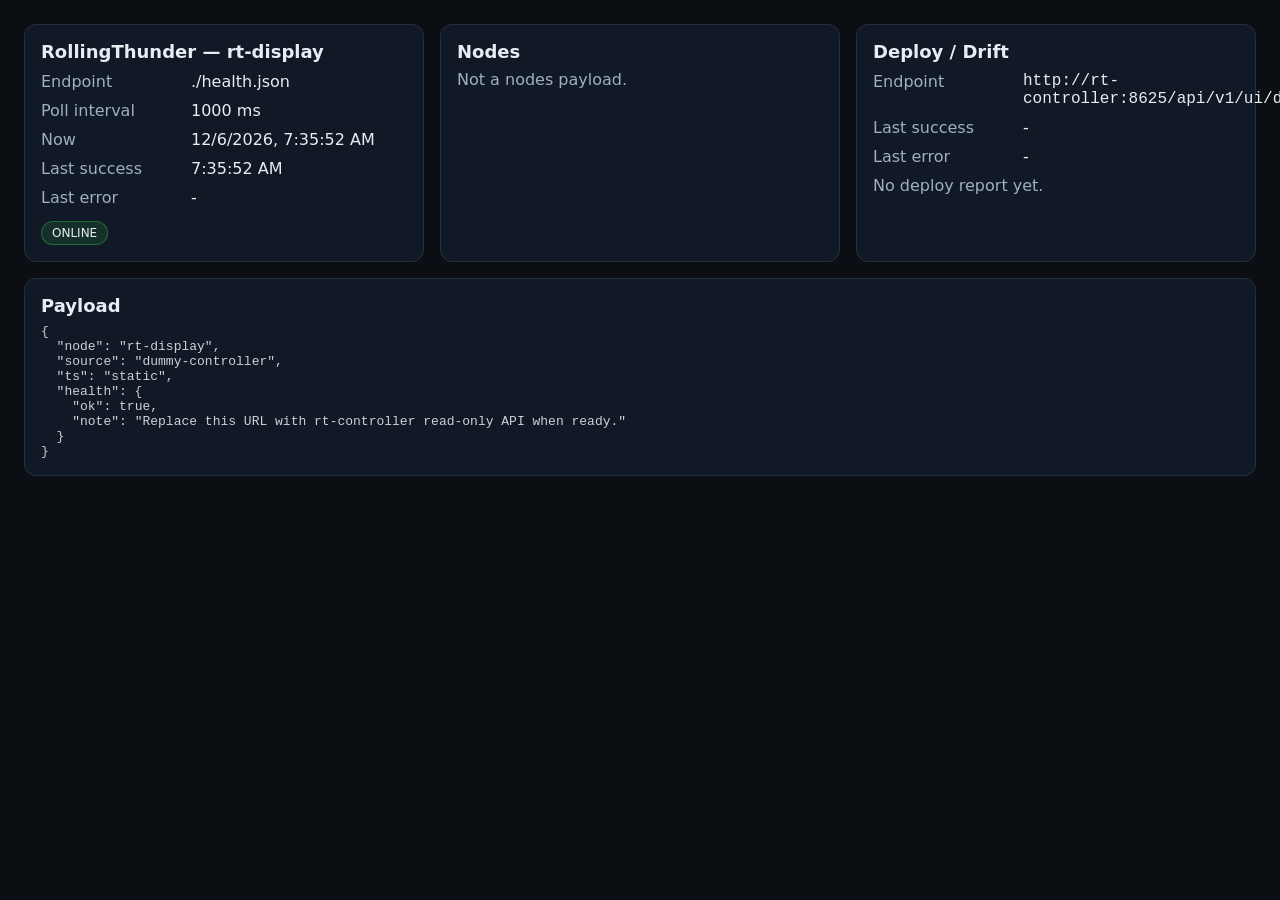
==== commit 84fd0397: "Corrected problems with file restore and added pill to describe state" ====
--- a/nodes/rt-display/ui/index.html
+++ b/nodes/rt-display/ui/index.html
@@ -36,6 +36,10 @@
   </style>
 </head>
 <body>
+  <!-- Runtime mounts here when ?runtime=1 -->
+  <div id="rt_mount"></div>
+
+  <!-- Legacy UI lives here -->
   <div class="wrap">
     <div class="row">
       <div class="card">
@@ -80,27 +84,63 @@
   const runtimeOn = params.get("runtime") === "1";
 
   if (runtimeOn) {
+    // Ensure mount exists + show a visible loading message
+    const mount = document.getElementById("rt_mount");
+    if (mount) {
+      mount.innerHTML = `
+        <div style="padding:24px; color:#9fb0c0; font-family:system-ui, -apple-system, Segoe UI, Roboto, sans-serif;">
+          Loading runtime…
+        </div>
+      `;
+    }
+
+    const legacyWrap = document.querySelector(".wrap");
+
     // Load the config-driven runtime (ES module)
     const s = document.createElement("script");
     s.type = "module";
     s.src = "./runtime.js";
+
+    // If runtime loads, THEN hide legacy
+    s.onload = () => {
+      window.__rt_runtime_loaded = true;
+      if (legacyWrap) legacyWrap.style.display = "none";
+    };
+
+    // If runtime fails, keep legacy visible and show message
     s.onerror = () => {
       console.error("Failed to load runtime.js; falling back to legacy UI");
+      if (mount) {
+        mount.innerHTML = `
+          <div style="padding:24px; color:#f85149; font-family:system-ui, -apple-system, Segoe UI, Roboto, sans-serif;">
+            Runtime failed to load. Showing legacy UI.
+          </div>
+        `;
+      }
       legacyBoot();
     };
+
     document.title += " (runtime)";
+    window.__rt_runtime_loaded = false;
     document.head.appendChild(s);
-    window.__rt_runtime_loaded = false;
-
-    // If runtime doesn't mark itself loaded quickly, fall back to legacy.
+
+    // If runtime doesn't load quickly, fall back (but DO NOT blank the page)
     setTimeout(() => {
       if (!window.__rt_runtime_loaded) {
-        console.error("runtime.js did not signal ready; falling back to legacy UI");
+        console.error("runtime.js did not load; falling back to legacy UI");
+        if (mount) {
+          mount.innerHTML = `
+            <div style="padding:24px; color:#f85149; font-family:system-ui, -apple-system, Segoe UI, Roboto, sans-serif;">
+              Runtime did not start. Showing legacy UI.
+            </div>
+          `;
+        }
         legacyBoot();
       }
-    }, 1200);    
+    }, 1500);
     return;
   }
+
 
   legacyBoot();
 
